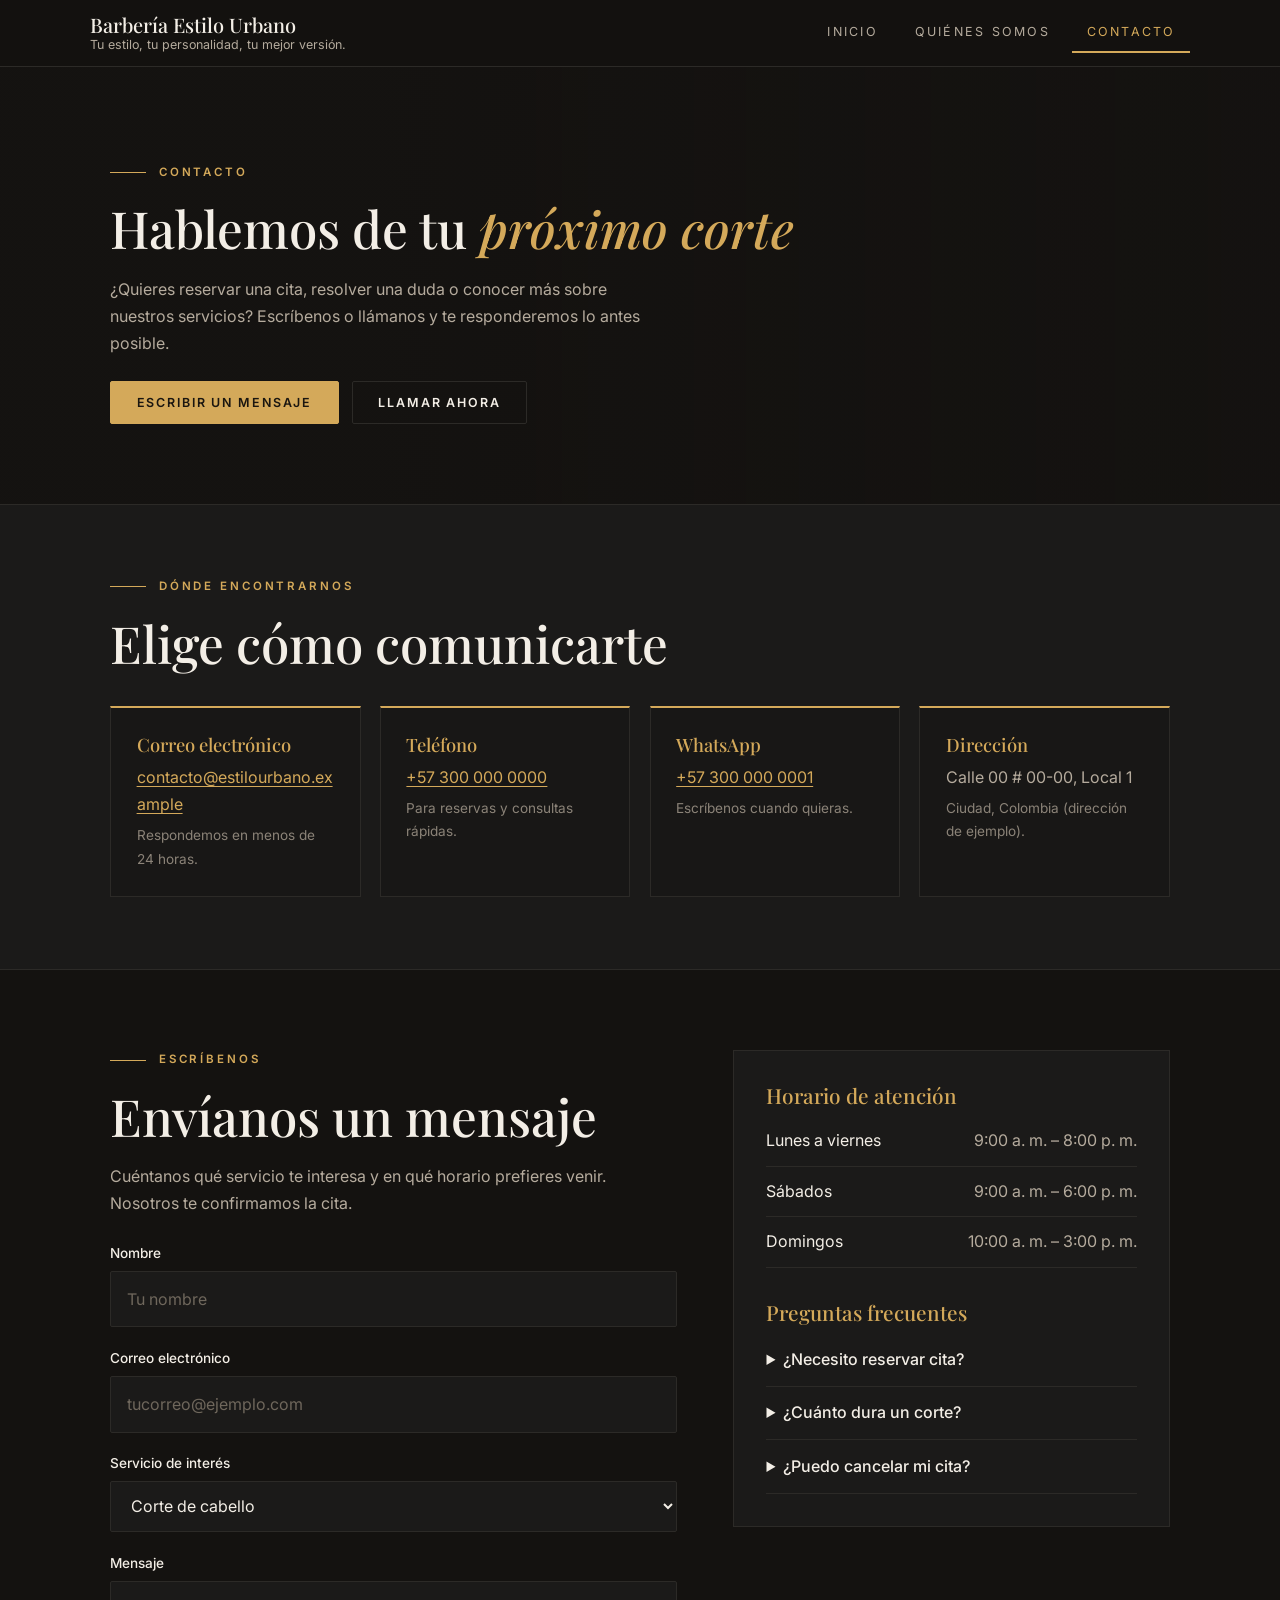
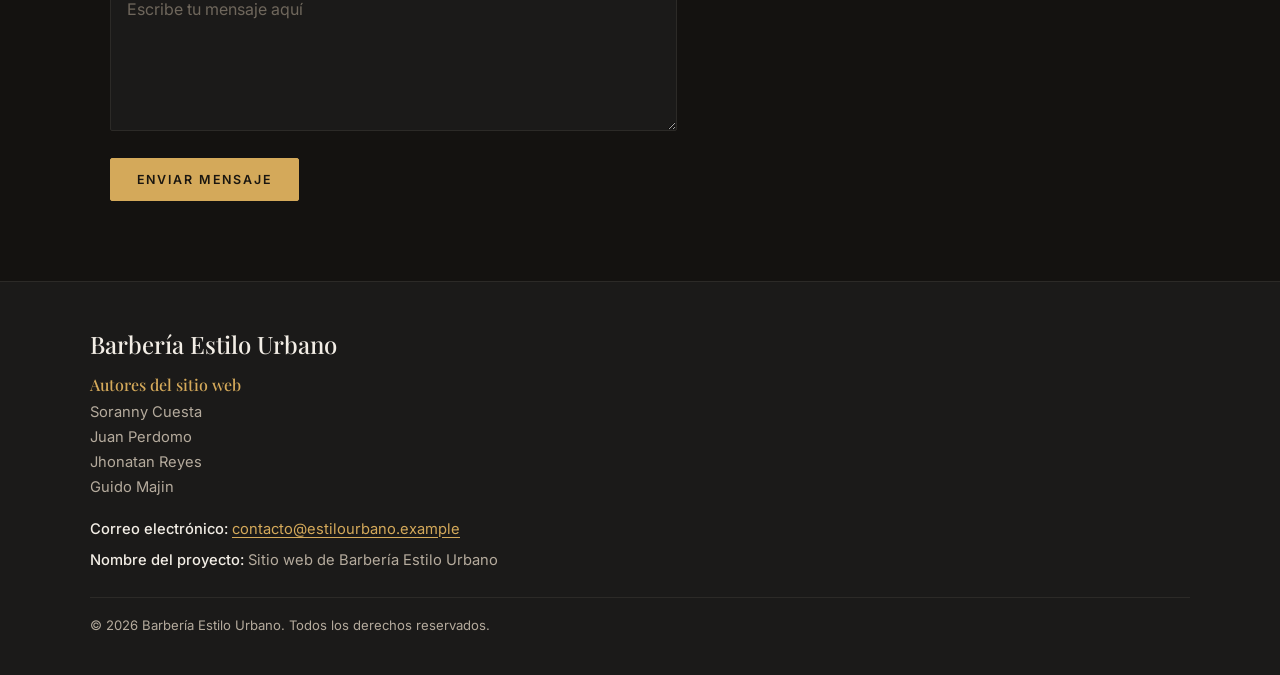
==== contacto.html @ 0c7710c6 "interfaz contacto" ====
<!DOCTYPE html>
<html lang="es">

<head>
    <meta charset="UTF-8">
    <meta name="viewport" content="width=device-width, initial-scale=1.0">
    <title>Barbería Estilo Urbano | Contacto</title>
    <meta name="description" content="Escríbenos, llámanos o reserva tu cita en Barbería Estilo Urbano.">

    <link rel="preconnect" href="https://fonts.googleapis.com">
    <link rel="preconnect" href="https://fonts.gstatic.com" crossorigin>
    <link href="https://fonts.googleapis.com/css2?family=Inter:wght@400;500;600&family=Playfair+Display:ital,wght@0,500;0,600;1,500&display=swap" rel="stylesheet">
    <link rel="stylesheet" href="styles.css">
</head>

<body>

    <!-- ENCABEZADO (misma estructura que Inicio) -->
    <header>
        <div class="marca">
            <h1>Barbería Estilo Urbano</h1>
            <p>Tu estilo, tu personalidad, tu mejor versión.</p>
        </div>

        <!-- MENÚ DE NAVEGACIÓN -->
        <nav aria-label="Menú principal">
            <ul>
                <li><a href="index.html">Inicio</a></li>
                <li><a href="nosotros.html">Quiénes somos</a></li>
                <li><a href="contacto.html" aria-current="page">Contacto</a></li>
            </ul>
        </nav>
    </header>

    <!-- CONTENIDO PRINCIPAL -->
    <main>

        <!-- PRESENTACIÓN DE CONTACTO -->
        <section class="portada">
            <div class="contenedor">
                <p class="etiqueta">Contacto</p>
                <h2>Hablemos de tu <em>próximo corte</em></h2>
                <p class="intro">
                    ¿Quieres reservar una cita, resolver una duda o conocer más
                    sobre nuestros servicios? Escríbenos o llámanos y te
                    responderemos lo antes posible.
                </p>
                <div class="acciones">
                    <a class="boton boton-dorado" href="#formulario">Escribir un mensaje</a>
                    <a class="boton boton-borde" href="tel:+573000000000">Llamar ahora</a>
                </div>
            </div>
        </section>

        <!-- MEDIOS DE CONTACTO -->
        <section class="medios">
            <div class="contenedor">
                <p class="etiqueta">Dónde encontrarnos</p>
                <h2>Elige cómo comunicarte</h2>

                <div class="tarjetas">
                    <article class="tarjeta">
                        <h3>Correo electrónico</h3>
                        <p><a href="mailto:contacto@estilourbano.example">contacto@estilourbano.example</a></p>
                        <p class="nota">Respondemos en menos de 24 horas.</p>
                    </article>

                    <article class="tarjeta">
                        <h3>Teléfono</h3>
                        <p><a href="tel:+573000000000">+57 300 000 0000</a></p>
                        <p class="nota">Para reservas y consultas rápidas.</p>
                    </article>

                    <article class="tarjeta">
                        <h3>WhatsApp</h3>
                        <p><a href="https://wa.me/573000000001">+57 300 000 0001</a></p>
                        <p class="nota">Escríbenos cuando quieras.</p>
                    </article>

                    <article class="tarjeta">
                        <h3>Dirección</h3>
                        <p>Calle 00 # 00-00, Local 1</p>
                        <p class="nota">Ciudad, Colombia (dirección de ejemplo).</p>
                    </article>
                </div>
            </div>
        </section>

        <!-- FORMULARIO Y HORARIOS -->
        <section class="formulario-seccion" id="formulario">
            <div class="contenedor dos-columnas">

                <div>
                    <p class="etiqueta">Escríbenos</p>
                    <h2>Envíanos un mensaje</h2>
                    <p class="intro">
                        Cuéntanos qué servicio te interesa y en qué horario
                        prefieres venir. Nosotros te confirmamos la cita.
                    </p>

                    <form action="#" method="post">
                        <div class="campo">
                            <label for="nombre">Nombre</label>
                            <input type="text" id="nombre" name="nombre" placeholder="Tu nombre" required>
                        </div>

                        <div class="campo">
                            <label for="correo">Correo electrónico</label>
                            <input type="email" id="correo" name="correo" placeholder="tucorreo@ejemplo.com" required>
                        </div>

                        <div class="campo">
                            <label for="servicio">Servicio de interés</label>
                            <select id="servicio" name="servicio">
                                <option value="corte">Corte de cabello</option>
                                <option value="barba">Arreglo y diseño de barba</option>
                                <option value="afeitado">Afeitado clásico</option>
                                <option value="otro">Otro</option>
                            </select>
                        </div>

                        <div class="campo">
                            <label for="mensaje">Mensaje</label>
                            <textarea id="mensaje" name="mensaje" placeholder="Escribe tu mensaje aquí" required></textarea>
                        </div>

                        <button type="submit" class="boton boton-dorado">Enviar mensaje</button>
                    </form>
                </div>

                <aside class="horarios" aria-label="Horarios de atención">
                    <h3>Horario de atención</h3>
                    <dl>
                        <div><dt>Lunes a viernes</dt><dd>9:00 a. m. – 8:00 p. m.</dd></div>
                        <div><dt>Sábados</dt><dd>9:00 a. m. – 6:00 p. m.</dd></div>
                        <div><dt>Domingos</dt><dd>10:00 a. m. – 3:00 p. m.</dd></div>
                    </dl>

                    <h3>Preguntas frecuentes</h3>
                    <details>
                        <summary>¿Necesito reservar cita?</summary>
                        <p>Recomendamos reservar, pero también atendemos por orden de llegada.</p>
                    </details>
                    <details>
                        <summary>¿Cuánto dura un corte?</summary>
                        <p>Entre 30 y 45 minutos, según el estilo que elijas.</p>
                    </details>
                    <details>
                        <summary>¿Puedo cancelar mi cita?</summary>
                        <p>Sí, avísanos con un par de horas de anticipación.</p>
                    </details>
                </aside>

            </div>
        </section>

    </main>

    <!-- PIE DE PÁGINA (mismo contenido que Inicio) -->
    <footer>
        <h2>Barbería Estilo Urbano</h2>

        <h3>Autores del sitio web</h3>

        <ul>
            <li>Soranny Cuesta</li>
            <li>Juan Perdomo</li>
            <li>Jhonatan Reyes</li>
            <li>Guido Majin</li>
        </ul>

        <p>
            <strong>Correo electrónico:</strong>
            <a href="mailto:contacto@estilourbano.example">
                contacto@estilourbano.example
            </a>
        </p>

        <p>
            <strong>Nombre del proyecto:</strong>
            Sitio web de Barbería Estilo Urbano
        </p>

        <p>
            &copy; 2026 Barbería Estilo Urbano. Todos los derechos reservados.
        </p>
    </footer>

</body>

</html>
---- styles.css ----
/* =========================================================
   Barbería Estilo Urbano — estilos de la página CONTACTO
   Paleta y tipografías alineadas con el diseño de Inicio:
   fondo oscuro, acento dorado, títulos serif, texto sans.
   ========================================================= */

:root {
    --fondo: #141210;
    --fondo-seccion: #1b1a19;
    --fondo-tarjeta: #181716;
    --borde: #2c2a27;
    --dorado: #d4a95a;
    --dorado-oscuro: #b88d3f;
    --texto: #f3eee6;
    --texto-suave: #b5ab9d;
    --fuente-titulos: "Playfair Display", Georgia, "Times New Roman", serif;
    --fuente-texto: "Inter", "Segoe UI", Arial, sans-serif;
}

* { box-sizing: border-box; margin: 0; padding: 0; }

html { scroll-behavior: smooth; scroll-padding-top: 90px; }

body {
    font-family: var(--fuente-texto);
    font-size: 1rem;
    line-height: 1.7;
    color: var(--texto-suave);
    background: var(--fondo);
}

h1, h2, h3 { font-family: var(--fuente-titulos); color: var(--texto); font-weight: 500; line-height: 1.2; }
h2 { font-size: clamp(2rem, 4.5vw, 3.2rem); margin-bottom: 1rem; }
h2 em { color: var(--dorado); font-style: italic; }
h3 { font-size: 1.3rem; margin-bottom: 0.5rem; }

a { color: var(--dorado); text-underline-offset: 3px; }
a:hover { color: #ecc885; }

a:focus-visible, button:focus-visible, input:focus-visible,
select:focus-visible, textarea:focus-visible, summary:focus-visible {
    outline: 2px solid var(--dorado);
    outline-offset: 3px;
}

/* ---------- ENCABEZADO + MENÚ FIJO ---------- */
body > header {
    position: sticky;
    top: 0;
    z-index: 100;
    display: flex;
    flex-wrap: wrap;
    align-items: center;
    justify-content: space-between;
    gap: 0.5rem 2rem;
    padding: 0.8rem max(1.25rem, calc((100% - 1100px) / 2));
    background: rgba(20, 18, 16, 0.95);
    border-bottom: 1px solid var(--borde);
    backdrop-filter: blur(6px);
}
.marca h1 { font-size: 1.25rem; }
.marca p { font-size: 0.78rem; color: var(--texto-suave); line-height: 1.3; }

body > header nav ul { display: flex; gap: 0.5rem; list-style: none; }
body > header nav a {
    display: block;
    padding: 0.5rem 0.9rem;
    font-size: 0.78rem;
    letter-spacing: 0.18em;
    text-transform: uppercase;
    text-decoration: none;
    color: var(--texto-suave);
    border-bottom: 2px solid transparent;
}
body > header nav a:hover { color: var(--texto); }
body > header nav a[aria-current="page"] { color: var(--dorado); border-bottom-color: var(--dorado); }

/* ---------- ESTRUCTURA GENERAL ---------- */
.contenedor { max-width: 1100px; margin: 0 auto; padding: 0 1.25rem; }

.etiqueta {
    display: flex;
    align-items: center;
    gap: 0.8rem;
    margin-bottom: 1rem;
    font-size: 0.72rem;
    font-weight: 600;
    letter-spacing: 0.25em;
    text-transform: uppercase;
    color: var(--dorado);
}
.etiqueta::before { content: ""; width: 36px; height: 1px; background: var(--dorado); }

.intro { max-width: 55ch; margin-bottom: 1.5rem; }

/* ---------- BOTONES ---------- */
.boton {
    display: inline-block;
    padding: 0.8rem 1.6rem;
    font: 600 0.78rem var(--fuente-texto);
    letter-spacing: 0.15em;
    text-transform: uppercase;
    text-decoration: none;
    border: 1px solid var(--dorado);
    border-radius: 2px;
    cursor: pointer;
    transition: background 0.2s, color 0.2s;
}
.boton-dorado { background: var(--dorado); color: #1a1610; }
.boton-dorado:hover { background: #ecc885; color: #1a1610; }
.boton-borde { background: transparent; color: var(--texto); border-color: var(--borde); }
.boton-borde:hover { border-color: var(--dorado); color: var(--dorado); }
.acciones { display: flex; flex-wrap: wrap; gap: 0.8rem; }

/* ---------- PORTADA ---------- */
.portada {
    padding: 6rem 0 5rem;
    border-bottom: 1px solid var(--borde);
    background:
        linear-gradient(90deg, rgba(20,18,16,0.97) 30%, rgba(20,18,16,0.7) 100%),
        url("https://images.unsplash.com/photo-1503951914875-452162b0f3f1?auto=format&fit=crop&w=1600&q=80") center / cover no-repeat;
    background-color: var(--fondo);
}

/* ---------- MEDIOS DE CONTACTO ---------- */
.medios { padding: 4.5rem 0; background: var(--fondo-seccion); border-bottom: 1px solid var(--borde); }
.tarjetas { display: grid; grid-template-columns: repeat(auto-fit, minmax(230px, 1fr)); gap: 1.2rem; margin-top: 2rem; }
.tarjeta {
    padding: 1.6rem;
    background: var(--fondo-tarjeta);
    border: 1px solid var(--borde);
    border-top: 2px solid var(--dorado);
    transition: border-color 0.2s;
}
.tarjeta:hover { border-color: var(--dorado); }
.tarjeta h3 { font-size: 1.15rem; color: var(--dorado); }
.tarjeta a { word-break: break-word; }
.nota { margin-top: 0.4rem; font-size: 0.85rem; color: #8b8378; }

/* ---------- FORMULARIO Y HORARIOS ---------- */
.formulario-seccion { padding: 5rem 0; }
.dos-columnas { display: grid; grid-template-columns: 1.3fr 1fr; gap: 3.5rem; align-items: start; }

.campo { margin-bottom: 1.2rem; }
label { display: block; margin-bottom: 0.4rem; font-size: 0.85rem; font-weight: 500; color: var(--texto); }
input, select, textarea {
    width: 100%;
    padding: 0.85rem 1rem;
    font: inherit;
    color: var(--texto);
    background: var(--fondo-seccion);
    border: 1px solid var(--borde);
    border-radius: 2px;
}
input::placeholder, textarea::placeholder { color: #6f675c; }
input:hover, select:hover, textarea:hover { border-color: #4a443c; }
textarea { min-height: 150px; resize: vertical; }

.horarios {
    padding: 2rem;
    background: var(--fondo-seccion);
    border: 1px solid var(--borde);
}
.horarios h3 { color: var(--dorado); }
.horarios dl { margin-bottom: 2rem; }
.horarios dl div {
    display: flex;
    justify-content: space-between;
    gap: 1rem;
    padding: 0.7rem 0;
    border-bottom: 1px solid var(--borde);
}
.horarios dt { color: var(--texto); }
.horarios dd { text-align: right; }

details { border-bottom: 1px solid var(--borde); padding: 0.8rem 0; }
summary { cursor: pointer; color: var(--texto); font-weight: 500; }
details p { margin-top: 0.5rem; font-size: 0.92rem; }

/* ---------- PIE DE PÁGINA ---------- */
body > footer {
    padding: 3rem max(1.25rem, calc((100% - 1100px) / 2)) 2rem;
    background: var(--fondo-seccion);
    border-top: 1px solid var(--borde);
    font-size: 0.92rem;
}
body > footer h2 { font-size: 1.5rem; margin-bottom: 1rem; }
body > footer h3 { font-size: 1rem; color: var(--dorado); margin: 1rem 0 0.4rem; }
body > footer ul { list-style: none; margin-bottom: 1rem; }
body > footer p { margin-bottom: 0.4rem; }
body > footer strong { color: var(--texto); font-weight: 500; }
body > footer p:last-child { margin-top: 1.5rem; padding-top: 1rem; border-top: 1px solid var(--borde); font-size: 0.82rem; }

/* ---------- RESPONSIVE ---------- */
@media (max-width: 820px) {
    .dos-columnas { grid-template-columns: 1fr; gap: 2.5rem; }
    body > header { justify-content: center; text-align: center; }
    .portada { padding: 4rem 0 3.5rem; }
}

@media (prefers-reduced-motion: reduce) {
    html { scroll-behavior: auto; }
    * { transition: none !important; }
}
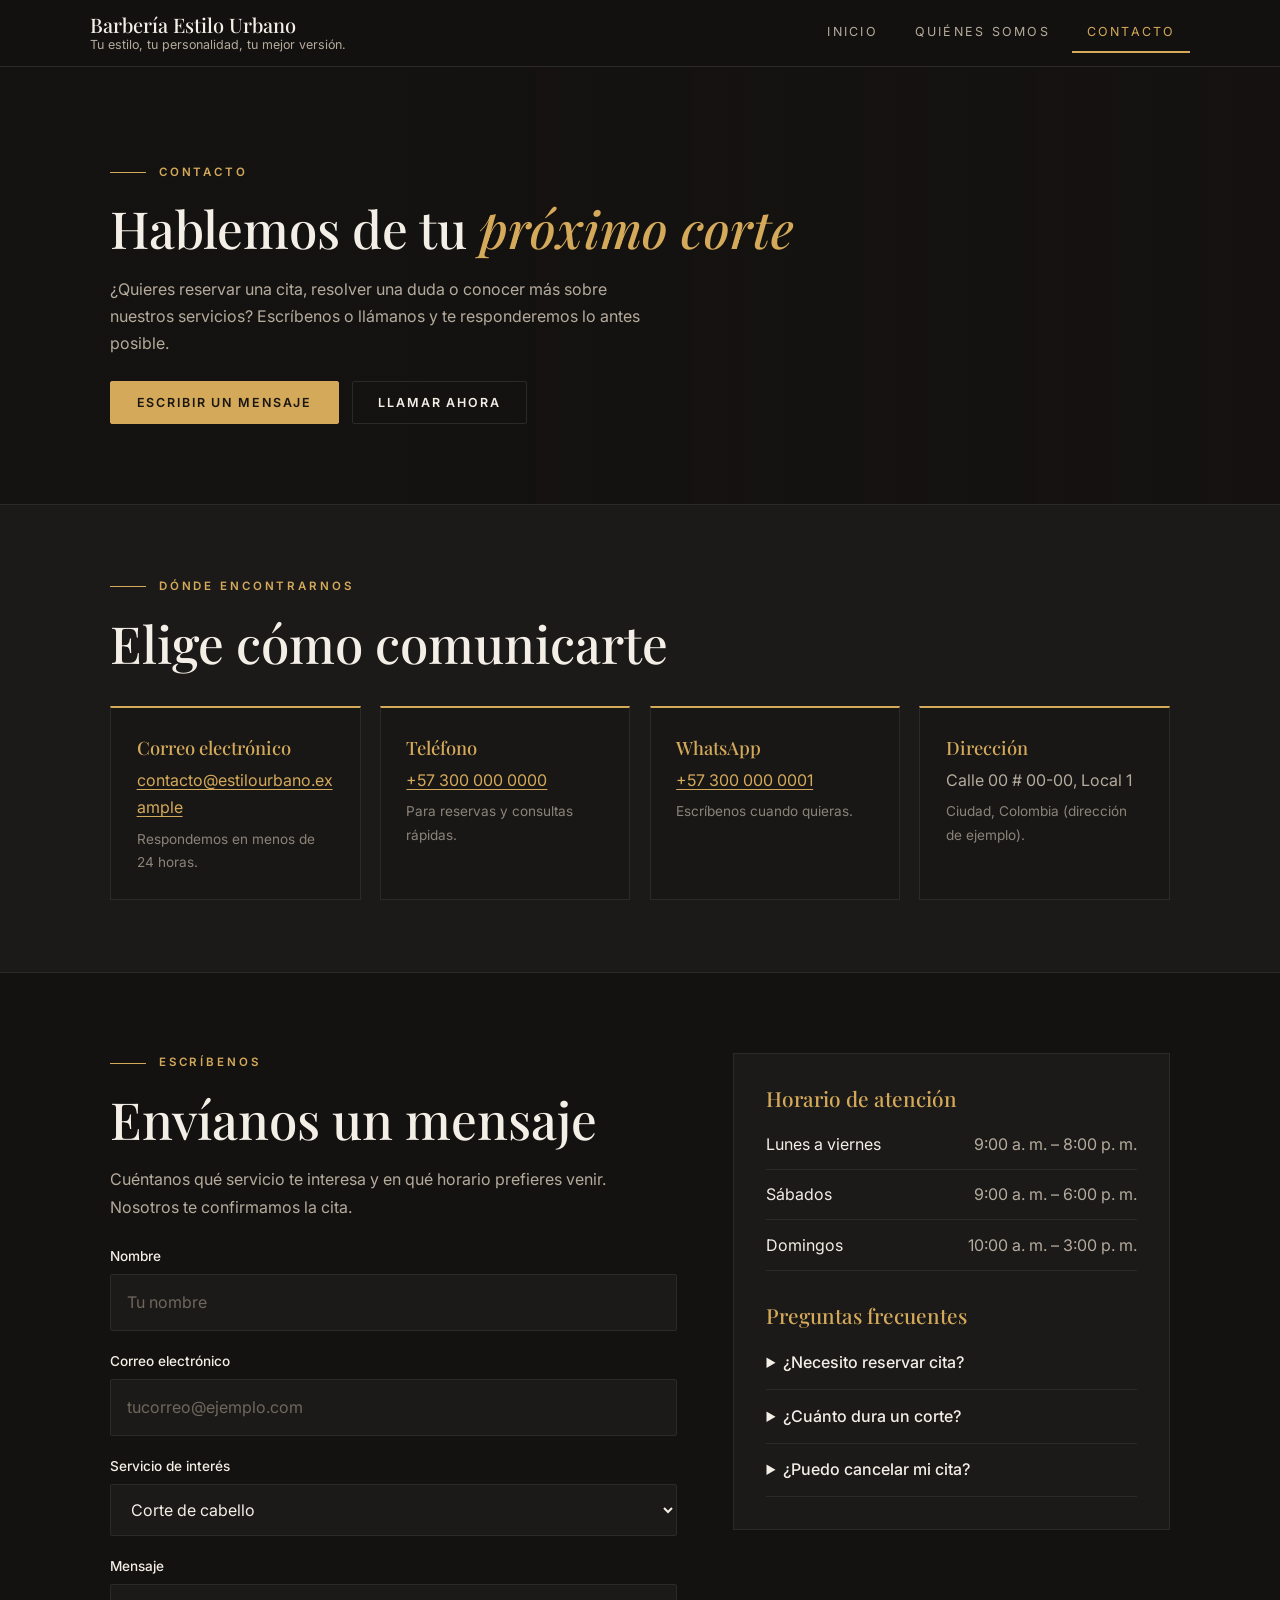
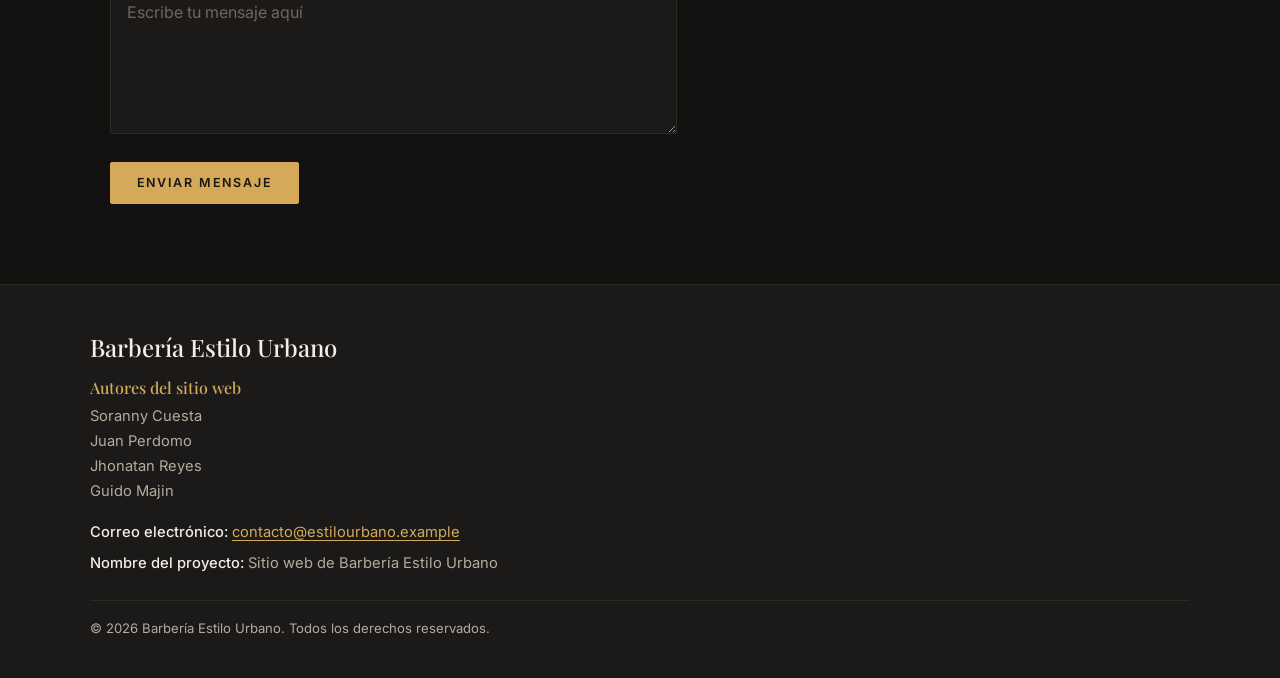
==== commit 283d6606: "Unifica estilos y corrige enlaces del sitio" ====
--- a/contacto.html
+++ b/contacto.html
@@ -26,7 +26,7 @@
         <nav aria-label="Menú principal">
             <ul>
                 <li><a href="index.html">Inicio</a></li>
-                <li><a href="nosotros.html">Quiénes somos</a></li>
+                <li><a href="index-somos.html">Quiénes somos</a></li>
                 <li><a href="contacto.html" aria-current="page">Contacto</a></li>
             </ul>
         </nav>
--- a/styles.css
+++ b/styles.css
@@ -1,155 +1,3 @@
-
-
-
-
-
-
-
-
-
-
-
-
-
-
-
-
-
-
-
-
-
-
-
-
-
-
-
-
-
-
-
-
-
-
-
-
-
-
-
-
-
-
-
-
-
-
-
-
-
-
-
-
-
-
-
-
-
-
-
-
-
-
-
-
-
-
-
-
-
-
-
-
-
-
-
-
-
-
-
-
-
-
-
-
-
-
-
-
-
-
-
-
-
-
-
-
-
-
-
-
-
-
-
-
-
-
-
-
-
-
-
-
-
-
-
-
-
-
-
-
-
-
-
-
-
-
-
-
-
-
-
-
-
-
-
-
-
-
-
-
-
-
-
-
-
-
-
-
-
-
-
-
 /* =========================================================
    Barbería Estilo Urbano — estilos de la página CONTACTO
    Paleta y tipografías alineadas con el diseño de Inicio:
@@ -353,4 +201,62 @@
 @media (prefers-reduced-motion: reduce) {
     html { scroll-behavior: auto; }
     * { transition: none !important; }
+}
+
+/* =========================================================
+   INICIO
+   ========================================================= */
+.hero-grid { display: grid; grid-template-columns: 1.1fr 1fr; gap: 3rem; align-items: center; }
+.hero-grid h2 { margin-bottom: 1.2rem; }
+.hero-grid p { margin-bottom: 1rem; }
+.hero-grid .intro { margin-bottom: 1.8rem; }
+.hero-grid img, .imagen-lateral {
+    width: 100%;
+    aspect-ratio: 4 / 3;
+    object-fit: cover;
+    border: 1px solid var(--borde);
+    border-top: 2px solid var(--dorado);
+    background: var(--fondo-seccion);
+}
+.medios .intro { margin-bottom: 0; }
+.tarjeta img {
+    width: 100%;
+    aspect-ratio: 4 / 3;
+    object-fit: cover;
+    margin-bottom: 1.2rem;
+    background: var(--fondo-seccion);
+}
+.tarjeta h3 { margin-top: 0.2rem; }
+.tendencias { padding: 5rem 0; }
+.tendencias h3 { margin-top: 1.2rem; color: var(--dorado); }
+.tendencias p { margin-bottom: 0.8rem; }
+
+.elegirnos { padding: 4.5rem 0; background: var(--fondo-seccion); border-top: 1px solid var(--borde); border-bottom: 1px solid var(--borde); }
+.elegirnos ul { list-style: none; max-width: 640px; margin: 1.5rem 0; }
+.elegirnos li { padding: 0.7rem 0 0.7rem 2rem; border-bottom: 1px solid var(--borde); position: relative; color: var(--texto); }
+.elegirnos li::before { content: "✓"; position: absolute; left: 0; color: var(--dorado); font-weight: 600; }
+
+.invitacion { padding: 5rem 0; text-align: center; }
+.invitacion .intro { margin-left: auto; margin-right: auto; }
+
+/* =========================================================
+   QUIÉNES SOMOS
+   ========================================================= */
+.somos p { max-width: 70ch; margin-bottom: 1rem; }
+.somos-detalle { padding: 5rem 0; }
+.foto3 {
+    width: 100%;
+    aspect-ratio: 4 / 5;
+    object-fit: cover;
+    border: 1px solid var(--borde);
+    border-top: 2px solid var(--dorado);
+    background: var(--fondo-seccion);
+}
+.bloques { display: grid; gap: 1.2rem; }
+.bloques .tarjeta h2 { font-size: 1.7rem; margin-bottom: 0.6rem; color: var(--dorado); }
+
+/* Responsive extra */
+@media (max-width: 820px) {
+    .hero-grid { grid-template-columns: 1fr; gap: 2rem; }
+    .tendencias, .somos-detalle, .invitacion, .elegirnos { padding: 3.5rem 0; }
 }
